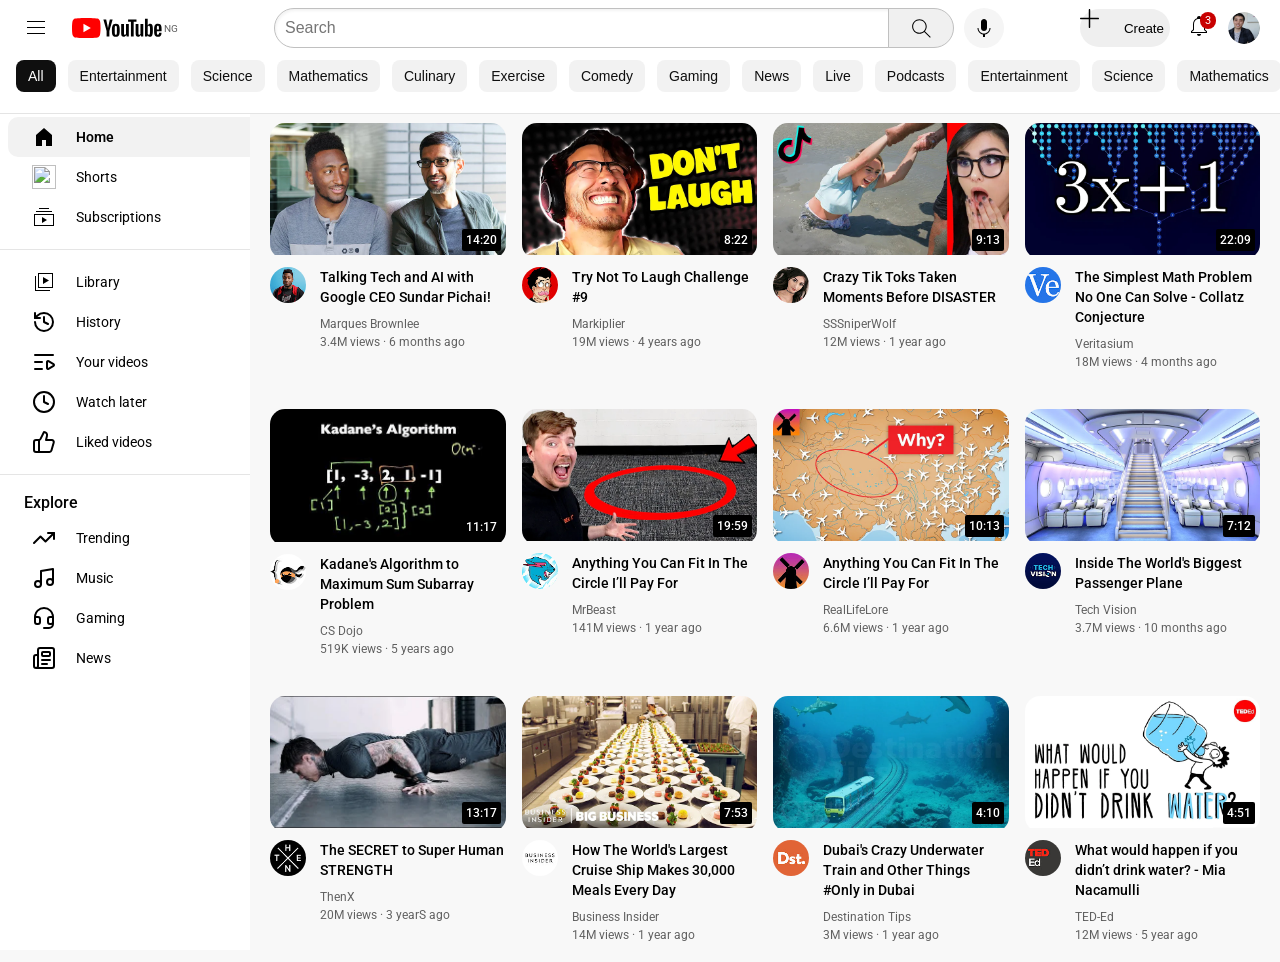
==== HTML-CSS-COURSE/youtube1.html @ df529a7c "commit" ====
<!doctype html>
<html>
  <head>
    <meta charset="UTF-8" />
    <meta name="viewport" content="width=device-width, initial-scale=1.0" />
    <title>YouTube.com Clone</title>

    <link rel="preconnect" href="https://fonts.googleapis.com" />
    <link rel="preconnect" href="https://fonts.gstatic.com" crossorigin />
    <link
      href="https://fonts.googleapis.com/css2?family=Roboto:wght@400;500;700&display=swap"
      rel="stylesheet"
    />
    <link rel="stylesheet" href="styles/general1.css" />
    <link rel="stylesheet" href="styles/header1.css" />
    <link rel="stylesheet" href="styles/video1.css" />
    <link rel="stylesheet" href="styles/sidebar1.css" />
    <link rel="stylesheet" href="styles/button-container.css" />
  </head>
  <body>
    <header class="header">
      <div class="left-section">
        <img class="hamburger-menu" src="icons/hamburger-menu.svg" />
        <img class="youtube-logo" src="icons/youtube-logo.svg" />
        <span class="country-code">NG</span>
      </div>
      <div class="middle-section">
        <input class="search-bar" type="text" placeholder="Search" />
        <button class="search-button">
          <img class="search-icon" src="icons/search.svg" />
          <div class="tooltip">Search</div>
        </button>
        <button class="voice-search-button">
          <img class="voice-search-icon" src="icons/voice-search-icon.svg" />
          <div class="tooltip">Search with your voice</div>
        </button>
      </div>
      <div class="right-section">
        <div>
            <img src="icons/plus.svg" class="plus-icon"/> 
          <button class="create-btn">Create</button>
        </div>
        <div class="notifications-icon-container">
          <img class="notifications-icon" src="icons/notifications.svg" />
          <div class="notifications-count">3</div>
        </div>
        <img
          class="current-user-picture"
          src="channel-pictures/my-channel.jpeg"
        />
      </div>
      <div class="buttom-section">
      <div class="btn-container">
          <div class="chip-bar" >
            <button class="chip active">All</button>
            <button class="chip">Entertainment</button>
            <button class="chip">Science</button>
            <button class="chip">Mathematics</button>
            <button class="chip">Culinary</button>
            <button class="chip">Exercise</button>
            <button class="chip">Comedy</button>
            <button class="chip">Gaming</button>
            <button class="chip">News</button>
            <button class="chip">Live</button>
            <button class="chip">Podcasts</button>
            <button class="chip">Entertainment</button>
            <button class="chip">Science</button>
            <button class="chip">Mathematics</button>
            <button class="chip">Culinary</button>
            <button class="chip">Exercise</button>
            <button class="chip">Comedy</button>
          </div>
        </div>
      </div>
    </header>

    <div class="side-bar" id="sideBar">
      <div class="side-bar-section">
        <a href="#" class="side-bar-link active">
          <img class="side-bar-icon" src="icons/home.svg" />
          <div>Home</div>
        </a>
        <a href="#" class="side-bar-link">
          <img class="side-bar-icon" src="icons/shorts.svg" />
          <div>Shorts</div>
        </a>
        <a href="#" class="side-bar-link">
          <img class="side-bar-icon" src="icons/subscriptions.svg" />
          <div>Subscriptions</div>
        </a>
      </div>

      <hr />

      <div class="side-bar-section">
        <a href="#" class="side-bar-link">
          <img class="side-bar-icon" src="icons/library.svg" />
          <div>Library</div>
        </a>
        <a href="#" class="side-bar-link">
          <img class="side-bar-icon" src="icons/history.svg" />
          <div>History</div>
        </a>
        <a href="#" class="side-bar-link">
          <img class="side-bar-icon" src="icons/list-video.svg" />
          <div>Your videos</div>
        </a>
        <a href="#" class="side-bar-link">
          <img class="side-bar-icon" src="icons/clock.svg" />
          <div>Watch later</div>
        </a>
        <a href="#" class="side-bar-link">
          <img class="side-bar-icon" src="icons/thumbs-up.svg" />
          <div>Liked videos</div>
        </a>
      </div>

      <hr />

      <div class="side-bar-section">
        <div class="side-bar-section-title">Explore</div>
        <a href="#" class="side-bar-link">
          <img class="side-bar-icon" src="icons/trending.svg" />
          <div>Trending</div>
        </a>
        <a href="#" class="side-bar-link">
          <img class="side-bar-icon" src="icons/music.svg" />
          <div>Music</div>
        </a>
        <a href="#" class="side-bar-link">
          <img class="side-bar-icon" src="icons/gaming.svg" />
          <div>Gaming</div>
        </a>
        <a href="#" class="side-bar-link">
          <img class="side-bar-icon" src="icons/news.svg" />
          <div>News</div>
        </a>
      </div>
    </div>

    <main>
      <div class="main-content">
        
        <section class="video-grid" id="videoGrid"></section>
        <section class="video-grid">
          <div class="video-preview">
            <div class="thumbnail-row">
              <img class="thumbnail" src="thumbnails/thumbnail-1.webp" />
              <div class="video-time">14:20</div>
            </div>
            <div class="video-info-grid">
              <div class="channel-picture">
                <img
                  class="profile-picture"
                  src="channel-pictures/channel-1.jpeg"
                />
              </div>
              <div class="video-info">
                <p class="video-title">
                  Talking Tech and AI with Google CEO Sundar Pichai!
                </p>
                <p class="video-author">Marques Brownlee</p>
                <p class="video-stats">3.4M views &#183; 6 months ago</p>
              </div>
            </div>
          </div>

          <div class="video-preview">
            <div class="thumbnail-row">
              <img class="thumbnail" src="thumbnails/thumbnail-2.webp" />
              <div class="video-time">8:22</div>
            </div>
            <div class="video-info-grid">
              <div class="channel-picture">
                <img
                  class="profile-picture"
                  src="channel-pictures/channel-2.jpeg"
                />
              </div>
              <div class="video-info">
                <p class="video-title">Try Not To Laugh Challenge #9</p>
                <p class="video-author">Markiplier</p>
                <p class="video-stats">19M views &#183; 4 years ago</p>
              </div>
            </div>
          </div>

          <div class="video-preview">
            <div class="thumbnail-row">
              <img class="thumbnail" src="thumbnails/thumbnail-3.webp" />
              <div class="video-time">9:13</div>
            </div>
            <div class="video-info-grid">
              <div class="channel-picture">
                <img
                  class="profile-picture"
                  src="channel-pictures/channel-3.jpeg"
                />
              </div>
              <div class="video-info">
                <p class="video-title">
                  Crazy Tik Toks Taken Moments Before DISASTER
                </p>
                <p class="video-author">SSSniperWolf</p>
                <p class="video-stats">12M views &#183; 1 year ago</p>
              </div>
            </div>
          </div>

          <div class="video-preview">
            <div class="thumbnail-row">
              <img class="thumbnail" src="thumbnails/thumbnail-4.webp" />
              <div class="video-time">22:09</div>
            </div>
            <div class="video-info-grid">
              <div class="channel-picture">
                <img
                  class="profile-picture"
                  src="channel-pictures/channel-4.jpeg"
                />
              </div>
              <div class="video-info">
                <p class="video-title">
                  The Simplest Math Problem No One Can Solve - Collatz
                  Conjecture
                </p>
                <p class="video-author">Veritasium</p>
                <p class="video-stats">18M views &#183; 4 months ago</p>
              </div>
            </div>
          </div>

          <div class="video-preview">
            <div class="thumbnail-row">
              <img class="thumbnail" src="thumbnails/thumbnail-5.webp" />
              <div class="video-time">11:17</div>
            </div>
            <div class="video-info-grid">
              <div class="channel-picture">
                <img
                  class="profile-picture"
                  src="channel-pictures/channel-5.jpeg"
                />
              </div>
              <div class="video-info">
                <p class="video-title">
                  Kadane's Algorithm to Maximum Sum Subarray Problem
                </p>
                <p class="video-author">CS Dojo</p>
                <p class="video-stats">519K views &#183; 5 years ago</p>
              </div>
            </div>
          </div>

          <div class="video-preview">
            <div class="thumbnail-row">
              <img class="thumbnail" src="thumbnails/thumbnail-6.webp" />
              <div class="video-time">19:59</div>
            </div>
            <div class="video-info-grid">
              <div class="channel-picture">
                <img
                  class="profile-picture"
                  src="channel-pictures/channel-6.jpeg"
                />
              </div>
              <div class="video-info">
                <p class="video-title">
                  Anything You Can Fit In The Circle I’ll Pay For
                </p>
                <p class="video-author">MrBeast</p>
                <p class="video-stats">141M views &#183; 1 year ago</p>
              </div>
            </div>
          </div>
          <div class="video-preview">
            <div class="thumbnail-row">
              <img class="thumbnail" src="thumbnails/thumbnail-7.webp" />
              <div class="video-time">10:13</div>
            </div>
            <div class="video-info-grid">
              <div class="channel-picture">
                <img
                  class="profile-picture"
                  src="channel-pictures/channel-7.jpeg"
                />
              </div>
              <div class="video-info">
                <p class="video-title">
                  Anything You Can Fit In The Circle I’ll Pay For
                </p>
                <p class="video-author">RealLifeLore</p>
                <p class="video-stats">6.6M views &#183; 1 year ago</p>
              </div>
            </div>
          </div>
          <div class="video-preview">
            <div class="thumbnail-row">
              <img class="thumbnail" src="thumbnails/thumbnail-8 (1).webp" />
              <div class="video-time">7:12</div>
            </div>
            <div class="video-info-grid">
              <div class="channel-picture">
                <img
                  class="profile-picture"
                  src="channel-pictures/channel-8.jpeg"
                />
              </div>
              <div class="video-info">
                <p class="video-title">
                  Inside The World's Biggest Passenger Plane
                </p>
                <p class="video-author">Tech Vision</p>
                <p class="video-stats">3.7M views &#183; 10 months ago</p>
              </div>
            </div>
          </div>
          <div class="video-preview">
            <div class="thumbnail-row">
              <img class="thumbnail" src="thumbnails/thumbnail-9.webp" />
              <div class="video-time">13:17</div>
            </div>
            <div class="video-info-grid">
              <div class="channel-picture">
                <img
                  class="profile-picture"
                  src="channel-pictures/channel-9.jpeg"
                />
              </div>
              <div class="video-info">
                <p class="video-title">The SECRET to Super Human STRENGTH</p>
                <p class="video-author">ThenX</p>
                <p class="video-stats">20M views &#183; 3 yearS ago</p>
              </div>
            </div>
          </div>
          <div class="video-preview">
            <div class="thumbnail-row">
              <img class="thumbnail" src="thumbnails/thumbnail-10.webp" />
              <div class="video-time">7:53</div>
            </div>
            <div class="video-info-grid">
              <div class="channel-picture">
                <img
                  class="profile-picture"
                  src="channel-pictures/channel-10.jpeg"
                />
              </div>
              <div class="video-info">
                <p class="video-title">
                  How The World's Largest Cruise Ship Makes 30,000 Meals Every
                  Day
                </p>
                <p class="video-author">Business Insider</p>
                <p class="video-stats">14M views &#183; 1 year ago</p>
              </div>
            </div>
          </div>
          <div class="video-preview">
            <div class="thumbnail-row">
              <img class="thumbnail" src="thumbnails/thumbnail-11.webp" />
              <div class="video-time">4:10</div>
            </div>
            <div class="video-info-grid">
              <div class="channel-picture">
                <img
                  class="profile-picture"
                  src="channel-pictures/channel-11.jpeg"
                />
              </div>
              <div class="video-info">
                <p class="video-title">
                  Dubai's Crazy Underwater Train and Other Things #Only in Dubai
                </p>
                <p class="video-author">Destination Tips</p>
                <p class="video-stats">3M views &#183; 1 year ago</p>
              </div>
            </div>
          </div>
          <div class="video-preview">
            <div class="thumbnail-row">
              <img class="thumbnail" src="thumbnails/thumbnail-12.webp" />
              <div class="video-time">4:51</div>
            </div>
            <div class="video-info-grid">
              <div class="channel-picture">
                <img
                  class="profile-picture"
                  src="channel-pictures/channel-12.jpeg"
                />
              </div>
              <div class="video-info">
                <p class="video-title">
                  What would happen if you didn’t drink water? - Mia Nacamulli
                </p>
                <p class="video-author">TED-Ed</p>
                <p class="video-stats">12M views &#183; 5 year ago</p>
              </div>
            </div>
          </div>
        </section>
      </div>
    </main>
    <script src="styles/main.js"></script>
  </body>
</html>
---- HTML-CSS-COURSE/styles/general1.css ----
p {
  margin: 0;
}

body {
  font-family: Roboto, Arial, sans-serif;
  margin: 0;
  padding-top: 103px;
  padding-left: 0;
  background-color: rgb(248, 248, 248);
}

.main-content {
  margin-left: 250px;
  padding: 20px;
  margin-top: 0;
}
---- HTML-CSS-COURSE/styles/header1.css ----
.header {
  height: 105px;
  min-height: 55px;
  display: flex;
  flex-direction: row;
  flex-wrap: wrap;
  justify-content: space-between;

  padding-top: 8px;
  position: fixed;
  top: 0;
  left: 0;
  right: 0;
  z-index: 100;

  background-color: white;
  border-bottom-width: 1px;
  border-bottom-style: solid;
  border-bottom-color: rgb(228, 228, 228);
}

.left-section {
  display: flex;
  align-items: center;
}

.hamburger-menu {
  height: 24px;
  margin-left: 24px;
  margin-right: 24px;
}

.youtube-logo {
  height: 20px;
}

.country-code {
  font-size: 10px;           
  font-weight: 400;
  color: rgb(96, 96, 96);    
  margin-left: 2px;          
  margin-top: 1px;           
  line-height: 1;
}

.middle-section {
  flex: 1;
  margin-left: 40px;
  margin-right: 20px;
  max-width: 730px;
  display: flex;
  align-items: center;
}

.search-bar {
  flex: 1;
  height: 36px;
  padding-left: 10px;
  font-size: 16px;
  border: 1px solid rgb(192, 192, 192);
  border-radius: 25px;
  box-shadow: inset 1px 2px 3px rgba(0, 0, 0, 0.05);
  width: 0;
}

.search-bar::placeholder {
  font-size: 16px;
}

.search-button {
  height: 40px;
  width: 66px;
  background-color: rgb(240, 240, 240);
  border-width: 1px;
  border-style: solid;
  border-color: rgb(192, 192, 192);
  margin-left: -25px;
  margin-right: 10px;
  border-top-right-radius: 25px;
  border-bottom-right-radius: 25px;
}

.search-button,
.voice-search-button,
.upload-icon-container {
  display: flex;
  justify-content: center;
  align-items: center;
  position: relative;
}

.search-button .tooltip,
.voice-search-button .tooltip,
.upload-icon-container .tooltip {
  position: absolute;
  background-color: gray;
  color: white;
  padding-top: 4px;
  padding-bottom: 4px;
  padding-left: 8px;
  padding-right: 8px;
  border-radius: 2px;
  font-size: 12px;
  bottom: -30px;
  opacity: 0;
  transition: opacity 0.15s;
  pointer-events: none;
  white-space: nowrap;
}

.search-button:hover .tooltip,
.voice-search-button:hover .tooltip,
.upload-icon-container:hover .tooltip {
  opacity: 1;
}

.search-icon {
  height: 25px;
}

.voice-search-button {
  height: 40px;
  width: 40px;
  border-radius: 20px;
  border: none;
  background-color: rgb(245, 245, 245);
}

.voice-search-icon {
  height: 24px;
}

.right-section {
  width: 180px;
  margin-right: 20px;
  display: flex;
  align-items: center;
  justify-content: space-between;
  flex-shrink: 0;
}

.plus-icon{
  object-fit: contain;
  width: 19px;
  height: 19px;
  position: absolute;
}

.create-btn{
  border-radius: 20px;
  border: none;
  height: 38px;
  width: 90px;
  text-align: right;
  font-weight: 500;
}

.notifications-icon {
  height: 24px;
}

.notifications-icon-container {
  position: relative;
}

.notifications-count {
  position: absolute;
  top: -2px;
  right: -5px;
  background-color: rgb(200, 0, 0);
  color: white;
  font-size: 11px;
  padding-left: 5px;
  padding-right: 5px;
  padding-top: 2px;
  padding-bottom: 2px;
  border-radius: 10px;
}

.current-user-picture {
  height: 32px;
  border-radius: 16px;
}

  .buttom-section {
  width: 100%;                
  order: 4;                     
  display: flex;
  gap: 8px;
  overflow-x: auto;
  padding: 8px 16px;
  flex-wrap: nowrap;
  scrollbar-width: none;       
  -ms-overflow-style: none;     
}




.buttom-section::-webkit-scrollbar {
  display: none;                
}
---- HTML-CSS-COURSE/styles/video1.css ----
.thumbnail {
  width: 100%;
}

.video-title {
  margin-top: 0;
  font-size: 14px;
  font-weight: 500;
  line-height: 20px;
  margin-bottom: 10px;
}

.video-info-grid {
  display: grid;
  grid-template-columns: 50px 1fr;
}

.profile-picture {
  width: 36px;
  border-radius: 50px;
}

.thumbnail-row {
  margin-bottom: 8px;
  position: relative;
  overflow: hidden;
  border-radius: 15px;
}

.video-author,
.video-stats {
  font-size: 12px;
  color: rgb(96, 96, 96);
}

.video-author {
  margin-bottom: 4px;
}

.video-grid {
  display: grid;
  grid-template-columns: 1fr 1fr 1fr;
  column-gap: 16px;
  row-gap: 40px;
}

@media (max-width: 750px) {
  .video-grid {
    grid-template-columns: 1fr 1fr;
  }
}

@media (min-width: 751px) and (max-width: 999px) {
  .video-grid {
    grid-template-columns: 1fr 1fr 1fr;
  }
}

@media (min-width: 1000px) {
  .video-grid {
    grid-template-columns: 1fr 1fr 1fr 1fr;
  }
}

.video-time {
  font-size: 12px;
  font-weight: 500;
  padding: 4px;
  border-radius: 2px;
  background-color: black;
  color: white;
  position: absolute;
  bottom: 8px;
  right: 5px;
}
---- HTML-CSS-COURSE/styles/sidebar1.css ----
.side-bar {
  position: fixed;
  top: 105px;
  left: 0;
  min-width: 250px;
  width: 240px;
  height: calc(100vh - 55px);
  background: #fff;
  overflow-y: auto;
  transition: transform 0.2s ease;
  z-index: 10;
}

.side-bar.collapsed {
  transform: translateX(-250px);
}

.side-bar-section {
  padding: 12px 0;
}

.side-bar-section-title {
  padding: 6px 24px;
  font-size: 16px;
  font-weight: 500;
  color: #030303;
}

.side-bar hr {
  border: none;
  border-top: 1px solid #e5e5e5;
  margin: 0;
}

.side-bar-link {
  display: flex;
  align-items: center;
  gap: 20px;
  padding: 8px 24px;
  text-decoration: none;
  color: #030303;
  font-size: 14px;
  border-radius: 10px;
  margin: 0 8px;
  width: calc(100% - 16px);
}

.side-bar-link:hover {
  background-color: #f2f2f2;
}

.side-bar-link.active {
  background-color: #f2f2f2;
  font-weight: 600;
}

.side-bar-icon {
  width: 24px;
  height: 24px;
  flex-shrink: 0;
}

.side-bar-icon.round {
  border-radius: 50%;
  object-fit: cover;
}

.side-bar-link-header {
  display: flex;
  align-items: center;
  justify-content: space-between;
  padding: 8px 24px;
  text-decoration: none;
  color: #030303;
  font-size: 16px;
  font-weight: 500;
  border-radius: 10px;
  margin: 0 8px;
}

.side-bar-link-header:hover {
  background-color: #f2f2f2;
}

.side-bar-chevron {
  width: 16px;
  height: 16px;
}

.subscription-link {
  position: relative;
}

.unread-dot {
  width: 8px;
  height: 8px;
  background-color: #065fd4;
  border-radius: 50%;
  margin-left: auto;
}

.live-icon {
  width: 14px;
  height: 14px;
  margin-left: auto;
}

.side-bar::-webkit-scrollbar{
  display: none;
}
---- HTML-CSS-COURSE/styles/button-container.css ----
.btn-container {
  display: flex;
  align-items: center;
  margin-bottom: 20px;
}

.chip-bar {
  display: flex;
  gap: 12px;
  overflow-x: auto;
  scroll-behavior: smooth;
  padding: 4px 0;
  scrollbar-width: none;
  -ms-overflow-style: none;
}

.chip-bar::-webkit-scrollbar {
  display: none;
}

.chip {
  flex-shrink: 0;
  white-space: nowrap;
  padding: 8px 12px;
  border: none;
  border-radius: 8px;
  background-color: #f2f2f2;
  color: #0f0f0f;
  font-size: 14px;
  font-weight: 500;
  cursor: pointer;
}

.chip:hover {
  background-color: #e5e5e5;
}

.chip.active {
  background-color: #0f0f0f;
  color: #fff;
}

.chip-scroll-button {
  flex-shrink: 0;
  width: 36px;
  height: 36px;
  border-radius: 50%;
  border: 1px solid #e5e5e5;
  background-color: #fff;
  cursor: pointer;
  display: flex;
  align-items: center;
  justify-content: center;
  margin-left: 8px;
}

.chip-scroll-button:hover {
  background-color: #f2f2f2;
}
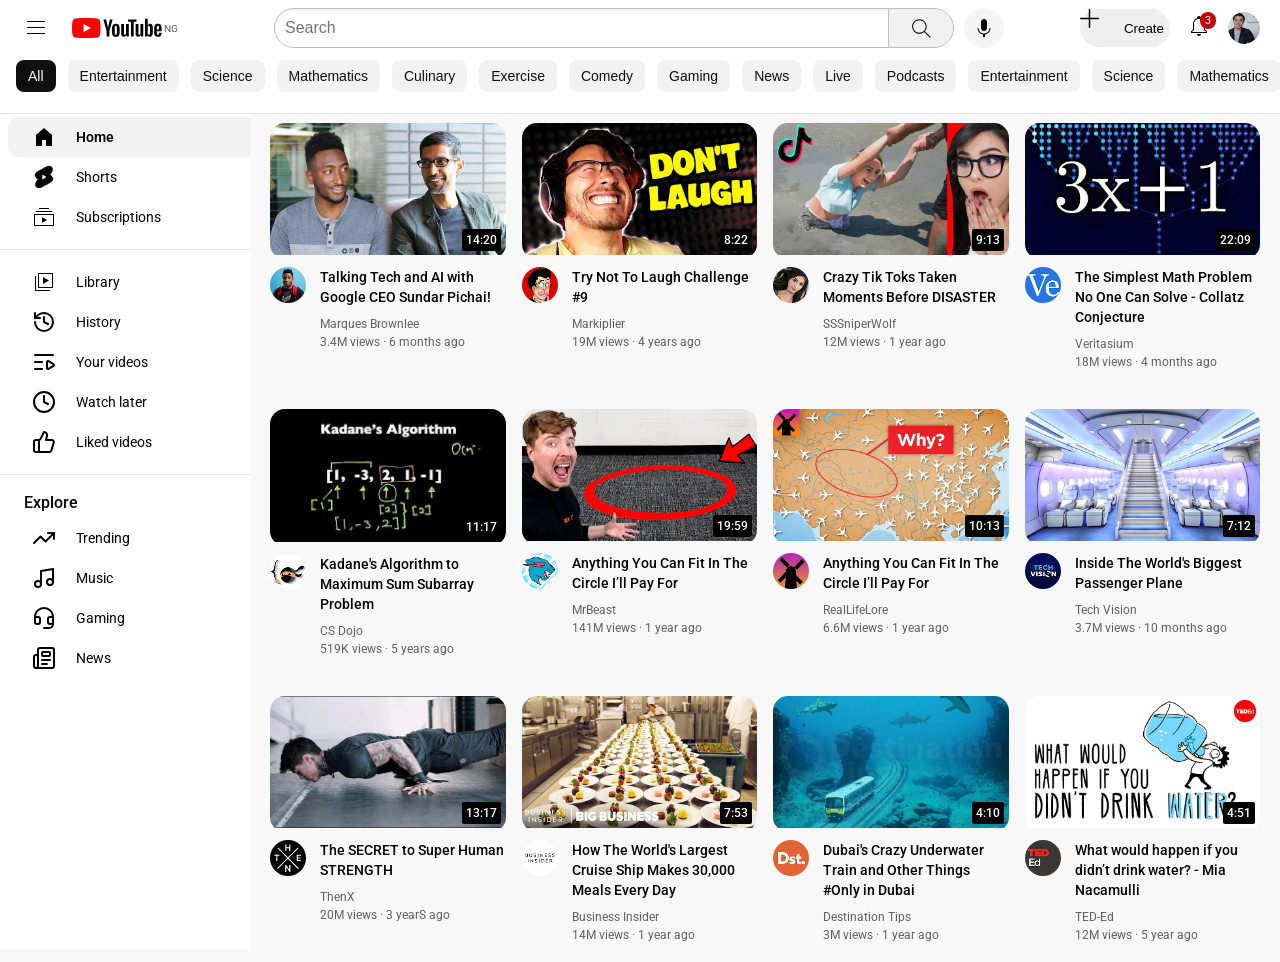
==== commit 639d1c1e: "icon changed" ====
--- a/HTML-CSS-COURSE/youtube1.html
+++ b/HTML-CSS-COURSE/youtube1.html
@@ -81,7 +81,7 @@
           <div>Home</div>
         </a>
         <a href="#" class="side-bar-link">
-          <img class="side-bar-icon" src="icons/shorts.svg" />
+          <img class="side-bar-icon" src="icons/short.svg" />
           <div>Shorts</div>
         </a>
         <a href="#" class="side-bar-link">
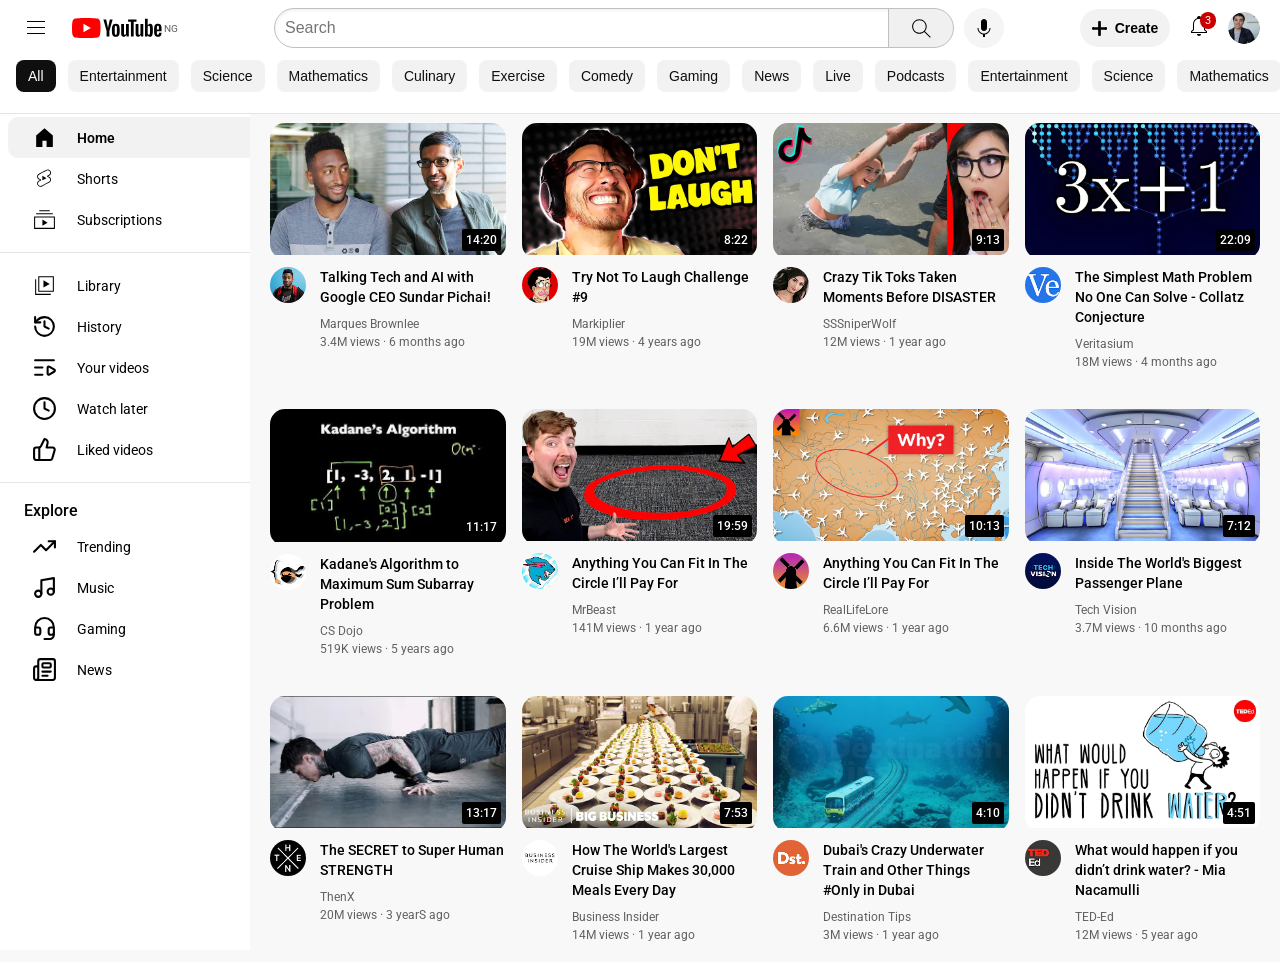
==== commit dca39289: "button and images changed" ====
--- a/HTML-CSS-COURSE/youtube1.html
+++ b/HTML-CSS-COURSE/youtube1.html
@@ -37,8 +37,8 @@
       </div>
       <div class="right-section">
         <div>
-            <img src="icons/plus.svg" class="plus-icon"/> 
-          <button class="create-btn">Create</button>
+            
+          <button class="create-btn"> <img src="icons/plus (1).svg" class="plus-icon"/> Create</button>
         </div>
         <div class="notifications-icon-container">
           <img class="notifications-icon" src="icons/notifications.svg" />
@@ -81,7 +81,7 @@
           <div>Home</div>
         </a>
         <a href="#" class="side-bar-link">
-          <img class="side-bar-icon" src="icons/short.svg" />
+          <img class="side-bar-icon" src="icons/shhh.svg" />
           <div>Shorts</div>
         </a>
         <a href="#" class="side-bar-link">
--- a/HTML-CSS-COURSE/styles/header1.css
+++ b/HTML-CSS-COURSE/styles/header1.css
@@ -141,18 +141,22 @@
 
 .plus-icon{
   object-fit: contain;
-  width: 19px;
-  height: 19px;
-  position: absolute;
-}
+  width: 15px;
+  height: 15px;
+  }
 
 .create-btn{
   border-radius: 20px;
   border: none;
   height: 38px;
   width: 90px;
-  text-align: right;
-  font-weight: 500;
+  align-items: center;
+  font-weight: 700;
+  display: flex;
+  justify-content: center;
+  gap: 8px;
+  background-color: #f2f2f2;
+  font-size: 14px;
 }
 
 .notifications-icon {
--- a/HTML-CSS-COURSE/styles/sidebar1.css
+++ b/HTML-CSS-COURSE/styles/sidebar1.css
@@ -55,8 +55,8 @@
 }
 
 .side-bar-icon {
-  width: 24px;
-  height: 24px;
+  width: 25px;
+  height: 25px;
   flex-shrink: 0;
 }
 
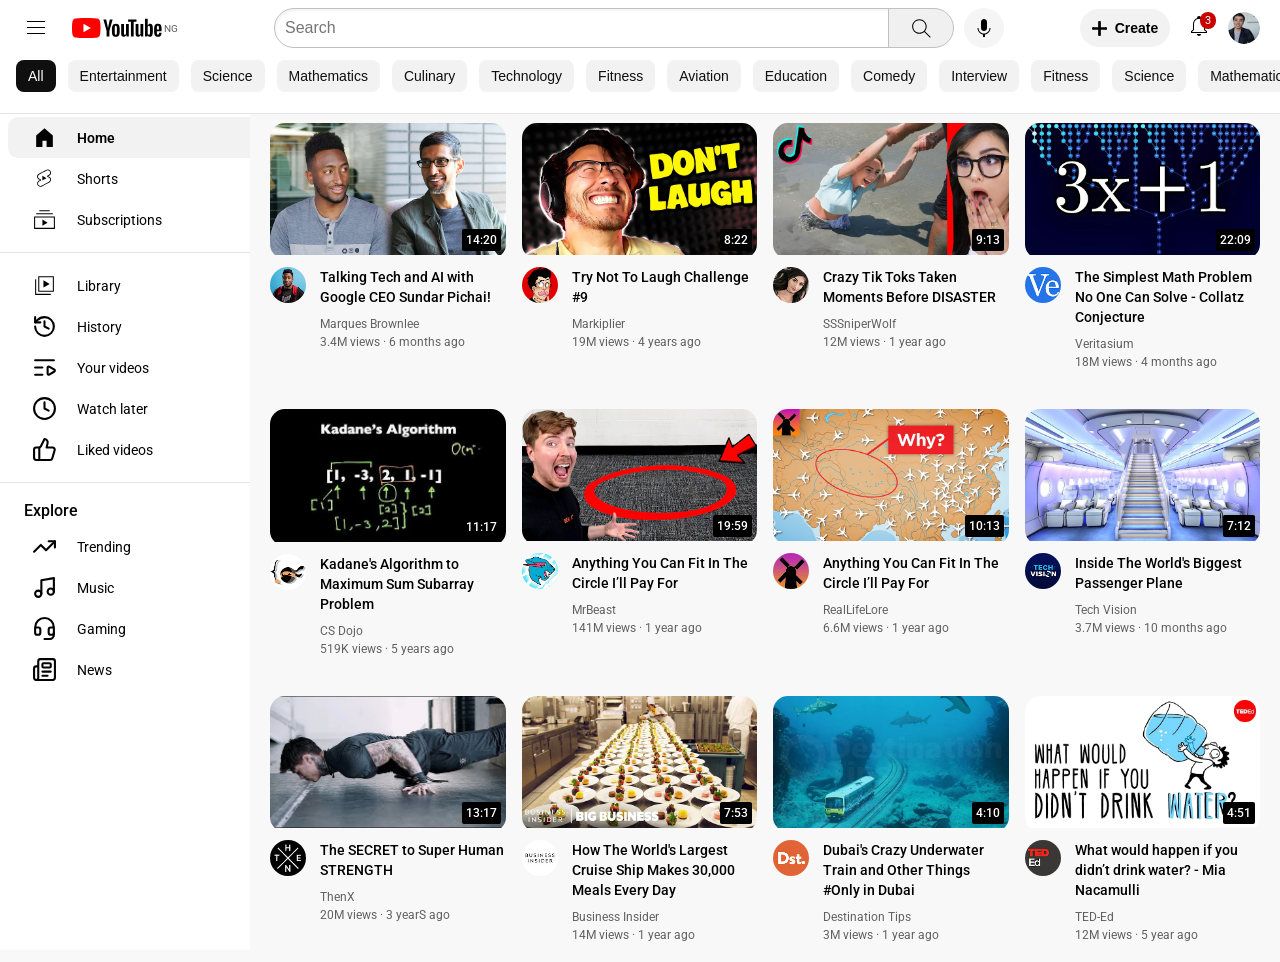
==== commit d24e8486: "js and buttons had additions" ====
--- a/HTML-CSS-COURSE/youtube1.html
+++ b/HTML-CSS-COURSE/youtube1.html
@@ -52,23 +52,23 @@
       <div class="buttom-section">
       <div class="btn-container">
           <div class="chip-bar" >
-            <button class="chip active">All</button>
-            <button class="chip">Entertainment</button>
-            <button class="chip">Science</button>
-            <button class="chip">Mathematics</button>
-            <button class="chip">Culinary</button>
-            <button class="chip">Exercise</button>
-            <button class="chip">Comedy</button>
-            <button class="chip">Gaming</button>
-            <button class="chip">News</button>
-            <button class="chip">Live</button>
-            <button class="chip">Podcasts</button>
-            <button class="chip">Entertainment</button>
-            <button class="chip">Science</button>
-            <button class="chip">Mathematics</button>
-            <button class="chip">Culinary</button>
-            <button class="chip">Exercise</button>
-            <button class="chip">Comedy</button>
+            <button class="chip active" data-category="All">All</button>
+            <button class="chip" data-filter="Entertainment">Entertainment</button>
+            <button class="chip" data-filter="Science">Science</button>
+            <button class="chip" data-filter="Mathematics">Mathematics</button>
+            <button class="chip" data-filter="Culinary">Culinary</button>
+            <button class="chip" data-filter="Technology">Technology</button>
+            <button class="chip" data-filter="Fitness">Fitness</button>
+            <button class="chip" data-filter="Aviation">Aviation</button>
+            <button class="chip" data-filter="Education">Education</button>
+            <button class="chip" data-filter="Comedy">Comedy</button>
+            <button class="chip" data-filter="Interview">Interview</button>
+            <button class="chip" data-filter="Fitness">Fitness</button>
+            <button class="chip" data-filter="Science">Science</button>
+            <button class="chip" data-filter="Mathematics">Mathematics</button>
+            <button class="chip" data-filter="Culinary">Culinary</button>
+            <button class="chip" data-filter="Gaming">Gaming</button>
+            <button class="chip" data-filter="Comedy">Comedy</button>
           </div>
         </div>
       </div>
@@ -140,10 +140,8 @@
 
     <main>
       <div class="main-content">
-        
-        <section class="video-grid" id="videoGrid"></section>
         <section class="video-grid">
-          <div class="video-preview">
+          <div class="video-preview" data-category="Technology Interview">
             <div class="thumbnail-row">
               <img class="thumbnail" src="thumbnails/thumbnail-1.webp" />
               <div class="video-time">14:20</div>
@@ -165,7 +163,7 @@
             </div>
           </div>
 
-          <div class="video-preview">
+          <div class="video-preview" data-category="Comedy">
             <div class="thumbnail-row">
               <img class="thumbnail" src="thumbnails/thumbnail-2.webp" />
               <div class="video-time">8:22</div>
@@ -185,7 +183,7 @@
             </div>
           </div>
 
-          <div class="video-preview">
+          <div class="video-preview" data-category="Entertainment">
             <div class="thumbnail-row">
               <img class="thumbnail" src="thumbnails/thumbnail-3.webp" />
               <div class="video-time">9:13</div>
@@ -207,7 +205,7 @@
             </div>
           </div>
 
-          <div class="video-preview">
+          <div class="video-preview" data-category="Education Mathematics">
             <div class="thumbnail-row">
               <img class="thumbnail" src="thumbnails/thumbnail-4.webp" />
               <div class="video-time">22:09</div>
@@ -230,7 +228,7 @@
             </div>
           </div>
 
-          <div class="video-preview">
+          <div class="video-preview" data-category="Education">
             <div class="thumbnail-row">
               <img class="thumbnail" src="thumbnails/thumbnail-5.webp" />
               <div class="video-time">11:17</div>
@@ -252,7 +250,7 @@
             </div>
           </div>
 
-          <div class="video-preview">
+          <div class="video-preview" data-category="Entertainment">
             <div class="thumbnail-row">
               <img class="thumbnail" src="thumbnails/thumbnail-6.webp" />
               <div class="video-time">19:59</div>
@@ -273,7 +271,7 @@
               </div>
             </div>
           </div>
-          <div class="video-preview">
+          <div class="video-preview" data-category="Geography">
             <div class="thumbnail-row">
               <img class="thumbnail" src="thumbnails/thumbnail-7.webp" />
               <div class="video-time">10:13</div>
@@ -294,7 +292,7 @@
               </div>
             </div>
           </div>
-          <div class="video-preview">
+          <div class="video-preview" data-category="Aviation">
             <div class="thumbnail-row">
               <img class="thumbnail" src="thumbnails/thumbnail-8 (1).webp" />
               <div class="video-time">7:12</div>
@@ -315,7 +313,7 @@
               </div>
             </div>
           </div>
-          <div class="video-preview">
+          <div class="video-preview" data-category="Technology">
             <div class="thumbnail-row">
               <img class="thumbnail" src="thumbnails/thumbnail-9.webp" />
               <div class="video-time">13:17</div>
@@ -334,7 +332,7 @@
               </div>
             </div>
           </div>
-          <div class="video-preview">
+          <div class="video-preview" data-category="Fitness">
             <div class="thumbnail-row">
               <img class="thumbnail" src="thumbnails/thumbnail-10.webp" />
               <div class="video-time">7:53</div>
@@ -356,7 +354,7 @@
               </div>
             </div>
           </div>
-          <div class="video-preview">
+          <div class="video-preview" data-category="Culinary">
             <div class="thumbnail-row">
               <img class="thumbnail" src="thumbnails/thumbnail-11.webp" />
               <div class="video-time">4:10</div>
@@ -377,7 +375,7 @@
               </div>
             </div>
           </div>
-          <div class="video-preview">
+          <div class="video-preview" data-category="Education">
             <div class="thumbnail-row">
               <img class="thumbnail" src="thumbnails/thumbnail-12.webp" />
               <div class="video-time">4:51</div>
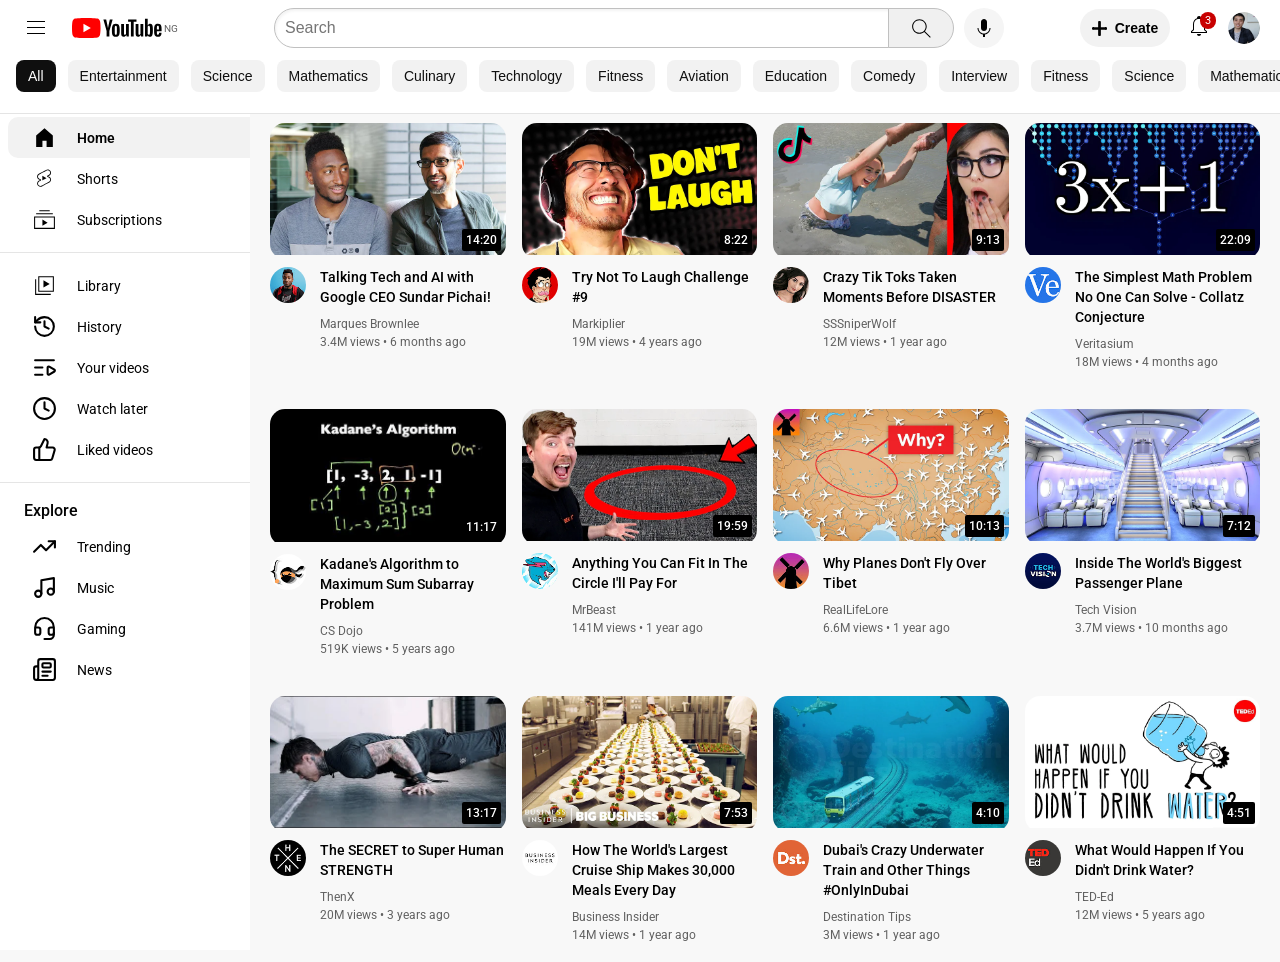
==== commit 93f4180f: "changes made in  js and html" ====
--- a/HTML-CSS-COURSE/youtube1.html
+++ b/HTML-CSS-COURSE/youtube1.html
@@ -53,22 +53,22 @@
       <div class="btn-container">
           <div class="chip-bar" >
             <button class="chip active" data-category="All">All</button>
-            <button class="chip" data-filter="Entertainment">Entertainment</button>
-            <button class="chip" data-filter="Science">Science</button>
-            <button class="chip" data-filter="Mathematics">Mathematics</button>
-            <button class="chip" data-filter="Culinary">Culinary</button>
-            <button class="chip" data-filter="Technology">Technology</button>
-            <button class="chip" data-filter="Fitness">Fitness</button>
-            <button class="chip" data-filter="Aviation">Aviation</button>
-            <button class="chip" data-filter="Education">Education</button>
-            <button class="chip" data-filter="Comedy">Comedy</button>
-            <button class="chip" data-filter="Interview">Interview</button>
-            <button class="chip" data-filter="Fitness">Fitness</button>
-            <button class="chip" data-filter="Science">Science</button>
-            <button class="chip" data-filter="Mathematics">Mathematics</button>
-            <button class="chip" data-filter="Culinary">Culinary</button>
-            <button class="chip" data-filter="Gaming">Gaming</button>
-            <button class="chip" data-filter="Comedy">Comedy</button>
+            <button class="chip" data-category="Entertainment">Entertainment</button>
+            <button class="chip" data-category="Science">Science</button>
+            <button class="chip" data-category="Mathematics">Mathematics</button>
+            <button class="chip" data-category="Culinary">Culinary</button>
+            <button class="chip" data-category="Technology">Technology</button>
+            <button class="chip" data-category="Fitness">Fitness</button>
+            <button class="chip" data-category="Aviation">Aviation</button>
+            <button class="chip" data-category="Education">Education</button>
+            <button class="chip" data-category="Comedy">Comedy</button>
+            <button class="chip" data-category="Interview">Interview</button>
+            <button class="chip" data-category="Fitness">Fitness</button>
+            <button class="chip" data-category="Science">Science</button>
+            <button class="chip" data-category="Mathematics">Mathematics</button>
+            <button class="chip" data-category="Culinary">Culinary</button>
+            <button class="chip" data-category="Gaming">Gaming</button>
+            <button class="chip" data-category="Comedy">Comedy</button>
           </div>
         </div>
       </div>
@@ -140,265 +140,10 @@
 
     <main>
       <div class="main-content">
-        <section class="video-grid">
-          <div class="video-preview" data-category="Technology Interview">
-            <div class="thumbnail-row">
-              <img class="thumbnail" src="thumbnails/thumbnail-1.webp" />
-              <div class="video-time">14:20</div>
-            </div>
-            <div class="video-info-grid">
-              <div class="channel-picture">
-                <img
-                  class="profile-picture"
-                  src="channel-pictures/channel-1.jpeg"
-                />
-              </div>
-              <div class="video-info">
-                <p class="video-title">
-                  Talking Tech and AI with Google CEO Sundar Pichai!
-                </p>
-                <p class="video-author">Marques Brownlee</p>
-                <p class="video-stats">3.4M views &#183; 6 months ago</p>
-              </div>
-            </div>
-          </div>
-
-          <div class="video-preview" data-category="Comedy">
-            <div class="thumbnail-row">
-              <img class="thumbnail" src="thumbnails/thumbnail-2.webp" />
-              <div class="video-time">8:22</div>
-            </div>
-            <div class="video-info-grid">
-              <div class="channel-picture">
-                <img
-                  class="profile-picture"
-                  src="channel-pictures/channel-2.jpeg"
-                />
-              </div>
-              <div class="video-info">
-                <p class="video-title">Try Not To Laugh Challenge #9</p>
-                <p class="video-author">Markiplier</p>
-                <p class="video-stats">19M views &#183; 4 years ago</p>
-              </div>
-            </div>
-          </div>
-
-          <div class="video-preview" data-category="Entertainment">
-            <div class="thumbnail-row">
-              <img class="thumbnail" src="thumbnails/thumbnail-3.webp" />
-              <div class="video-time">9:13</div>
-            </div>
-            <div class="video-info-grid">
-              <div class="channel-picture">
-                <img
-                  class="profile-picture"
-                  src="channel-pictures/channel-3.jpeg"
-                />
-              </div>
-              <div class="video-info">
-                <p class="video-title">
-                  Crazy Tik Toks Taken Moments Before DISASTER
-                </p>
-                <p class="video-author">SSSniperWolf</p>
-                <p class="video-stats">12M views &#183; 1 year ago</p>
-              </div>
-            </div>
-          </div>
-
-          <div class="video-preview" data-category="Education Mathematics">
-            <div class="thumbnail-row">
-              <img class="thumbnail" src="thumbnails/thumbnail-4.webp" />
-              <div class="video-time">22:09</div>
-            </div>
-            <div class="video-info-grid">
-              <div class="channel-picture">
-                <img
-                  class="profile-picture"
-                  src="channel-pictures/channel-4.jpeg"
-                />
-              </div>
-              <div class="video-info">
-                <p class="video-title">
-                  The Simplest Math Problem No One Can Solve - Collatz
-                  Conjecture
-                </p>
-                <p class="video-author">Veritasium</p>
-                <p class="video-stats">18M views &#183; 4 months ago</p>
-              </div>
-            </div>
-          </div>
-
-          <div class="video-preview" data-category="Education">
-            <div class="thumbnail-row">
-              <img class="thumbnail" src="thumbnails/thumbnail-5.webp" />
-              <div class="video-time">11:17</div>
-            </div>
-            <div class="video-info-grid">
-              <div class="channel-picture">
-                <img
-                  class="profile-picture"
-                  src="channel-pictures/channel-5.jpeg"
-                />
-              </div>
-              <div class="video-info">
-                <p class="video-title">
-                  Kadane's Algorithm to Maximum Sum Subarray Problem
-                </p>
-                <p class="video-author">CS Dojo</p>
-                <p class="video-stats">519K views &#183; 5 years ago</p>
-              </div>
-            </div>
-          </div>
-
-          <div class="video-preview" data-category="Entertainment">
-            <div class="thumbnail-row">
-              <img class="thumbnail" src="thumbnails/thumbnail-6.webp" />
-              <div class="video-time">19:59</div>
-            </div>
-            <div class="video-info-grid">
-              <div class="channel-picture">
-                <img
-                  class="profile-picture"
-                  src="channel-pictures/channel-6.jpeg"
-                />
-              </div>
-              <div class="video-info">
-                <p class="video-title">
-                  Anything You Can Fit In The Circle I’ll Pay For
-                </p>
-                <p class="video-author">MrBeast</p>
-                <p class="video-stats">141M views &#183; 1 year ago</p>
-              </div>
-            </div>
-          </div>
-          <div class="video-preview" data-category="Geography">
-            <div class="thumbnail-row">
-              <img class="thumbnail" src="thumbnails/thumbnail-7.webp" />
-              <div class="video-time">10:13</div>
-            </div>
-            <div class="video-info-grid">
-              <div class="channel-picture">
-                <img
-                  class="profile-picture"
-                  src="channel-pictures/channel-7.jpeg"
-                />
-              </div>
-              <div class="video-info">
-                <p class="video-title">
-                  Anything You Can Fit In The Circle I’ll Pay For
-                </p>
-                <p class="video-author">RealLifeLore</p>
-                <p class="video-stats">6.6M views &#183; 1 year ago</p>
-              </div>
-            </div>
-          </div>
-          <div class="video-preview" data-category="Aviation">
-            <div class="thumbnail-row">
-              <img class="thumbnail" src="thumbnails/thumbnail-8 (1).webp" />
-              <div class="video-time">7:12</div>
-            </div>
-            <div class="video-info-grid">
-              <div class="channel-picture">
-                <img
-                  class="profile-picture"
-                  src="channel-pictures/channel-8.jpeg"
-                />
-              </div>
-              <div class="video-info">
-                <p class="video-title">
-                  Inside The World's Biggest Passenger Plane
-                </p>
-                <p class="video-author">Tech Vision</p>
-                <p class="video-stats">3.7M views &#183; 10 months ago</p>
-              </div>
-            </div>
-          </div>
-          <div class="video-preview" data-category="Technology">
-            <div class="thumbnail-row">
-              <img class="thumbnail" src="thumbnails/thumbnail-9.webp" />
-              <div class="video-time">13:17</div>
-            </div>
-            <div class="video-info-grid">
-              <div class="channel-picture">
-                <img
-                  class="profile-picture"
-                  src="channel-pictures/channel-9.jpeg"
-                />
-              </div>
-              <div class="video-info">
-                <p class="video-title">The SECRET to Super Human STRENGTH</p>
-                <p class="video-author">ThenX</p>
-                <p class="video-stats">20M views &#183; 3 yearS ago</p>
-              </div>
-            </div>
-          </div>
-          <div class="video-preview" data-category="Fitness">
-            <div class="thumbnail-row">
-              <img class="thumbnail" src="thumbnails/thumbnail-10.webp" />
-              <div class="video-time">7:53</div>
-            </div>
-            <div class="video-info-grid">
-              <div class="channel-picture">
-                <img
-                  class="profile-picture"
-                  src="channel-pictures/channel-10.jpeg"
-                />
-              </div>
-              <div class="video-info">
-                <p class="video-title">
-                  How The World's Largest Cruise Ship Makes 30,000 Meals Every
-                  Day
-                </p>
-                <p class="video-author">Business Insider</p>
-                <p class="video-stats">14M views &#183; 1 year ago</p>
-              </div>
-            </div>
-          </div>
-          <div class="video-preview" data-category="Culinary">
-            <div class="thumbnail-row">
-              <img class="thumbnail" src="thumbnails/thumbnail-11.webp" />
-              <div class="video-time">4:10</div>
-            </div>
-            <div class="video-info-grid">
-              <div class="channel-picture">
-                <img
-                  class="profile-picture"
-                  src="channel-pictures/channel-11.jpeg"
-                />
-              </div>
-              <div class="video-info">
-                <p class="video-title">
-                  Dubai's Crazy Underwater Train and Other Things #Only in Dubai
-                </p>
-                <p class="video-author">Destination Tips</p>
-                <p class="video-stats">3M views &#183; 1 year ago</p>
-              </div>
-            </div>
-          </div>
-          <div class="video-preview" data-category="Education">
-            <div class="thumbnail-row">
-              <img class="thumbnail" src="thumbnails/thumbnail-12.webp" />
-              <div class="video-time">4:51</div>
-            </div>
-            <div class="video-info-grid">
-              <div class="channel-picture">
-                <img
-                  class="profile-picture"
-                  src="channel-pictures/channel-12.jpeg"
-                />
-              </div>
-              <div class="video-info">
-                <p class="video-title">
-                  What would happen if you didn’t drink water? - Mia Nacamulli
-                </p>
-                <p class="video-author">TED-Ed</p>
-                <p class="video-stats">12M views &#183; 5 year ago</p>
-              </div>
-            </div>
-          </div>
+        <section class="video-grid" id="videoGrid">
         </section>
       </div>
     </main>
-    <script src="styles/main.js"></script>
+    <script defer src="styles/main.js"></script>
   </body>
 </html>
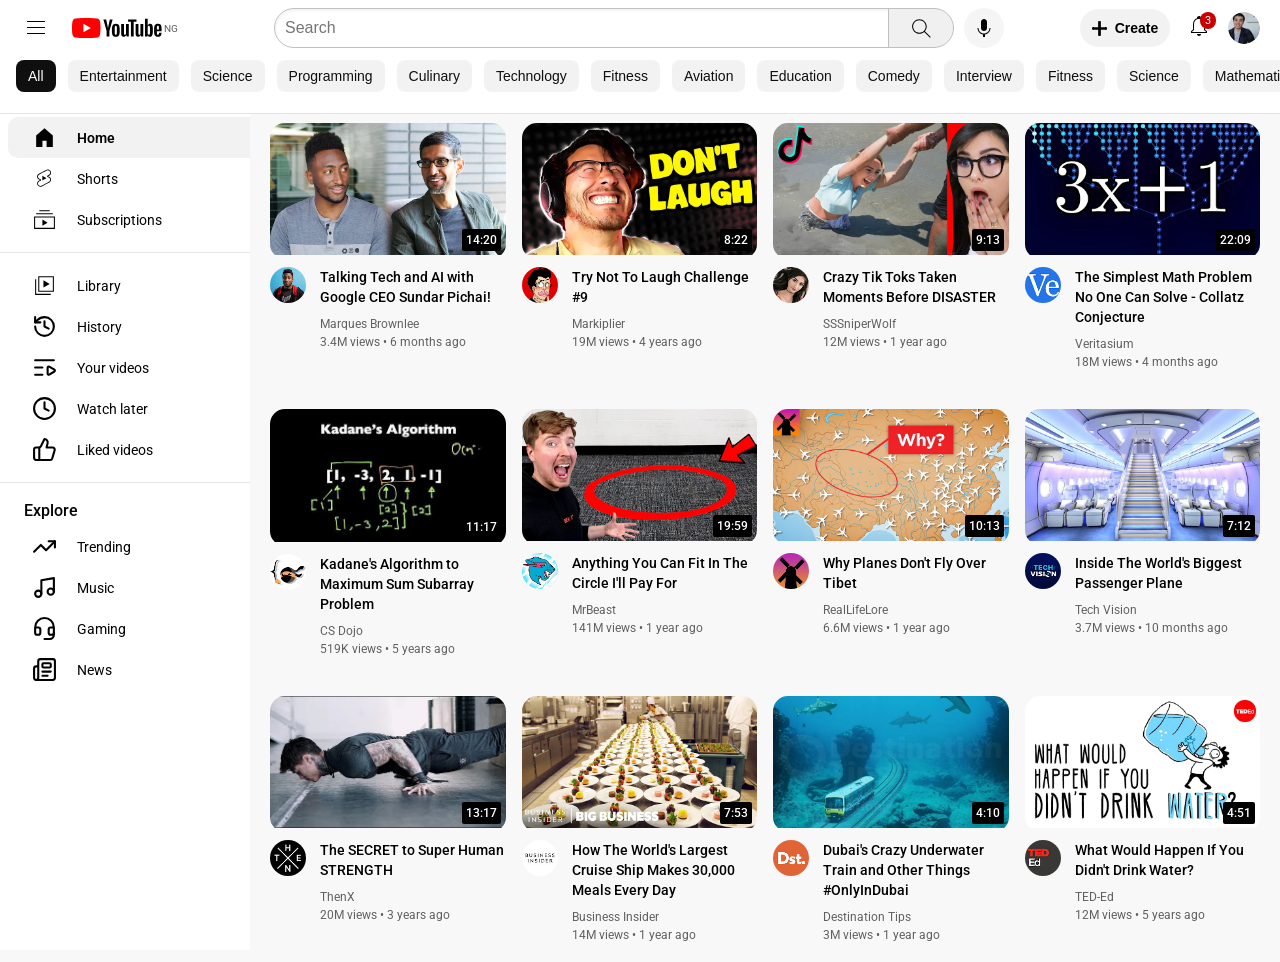
==== commit cfb0f2bc: "buttons category changed" ====
--- a/HTML-CSS-COURSE/youtube1.html
+++ b/HTML-CSS-COURSE/youtube1.html
@@ -55,7 +55,7 @@
             <button class="chip active" data-category="All">All</button>
             <button class="chip" data-category="Entertainment">Entertainment</button>
             <button class="chip" data-category="Science">Science</button>
-            <button class="chip" data-category="Mathematics">Mathematics</button>
+            <button class="chip" data-category="Programming">Programming</button>
             <button class="chip" data-category="Culinary">Culinary</button>
             <button class="chip" data-category="Technology">Technology</button>
             <button class="chip" data-category="Fitness">Fitness</button>
@@ -66,7 +66,7 @@
             <button class="chip" data-category="Fitness">Fitness</button>
             <button class="chip" data-category="Science">Science</button>
             <button class="chip" data-category="Mathematics">Mathematics</button>
-            <button class="chip" data-category="Culinary">Culinary</button>
+            <button class="chip" data-category="Food">Food</button>
             <button class="chip" data-category="Gaming">Gaming</button>
             <button class="chip" data-category="Comedy">Comedy</button>
           </div>
